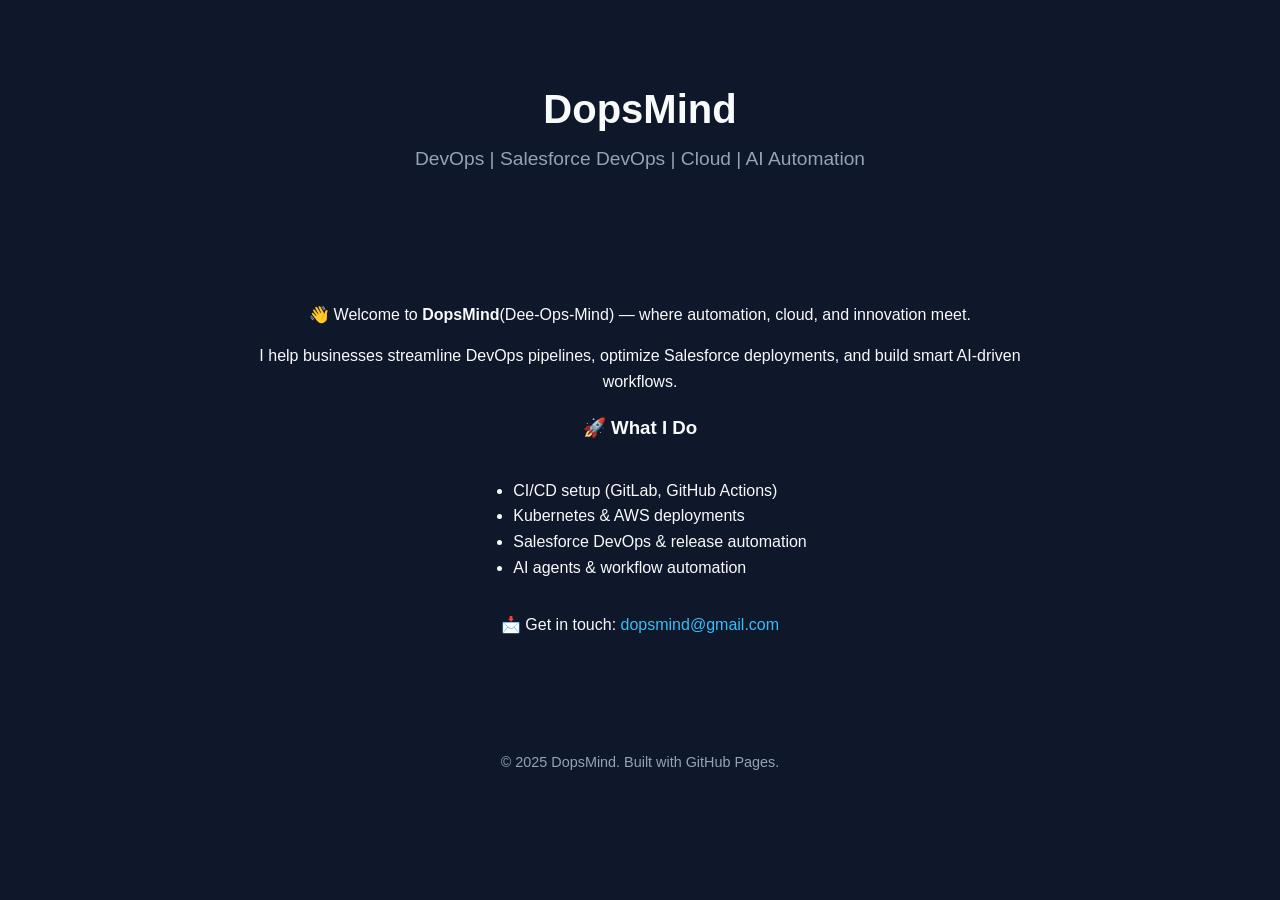
==== docs/index.html @ 6a750562 "Rename index.html to docs/index.html" ====
<!DOCTYPE html>
<html lang="en">
<head>
  <meta charset="UTF-8">
  <meta name="viewport" content="width=device-width, initial-scale=1.0">
  <title>DopsMind</title>
  <style>
    body {
      font-family: Arial, sans-serif;
      margin: 0;
      padding: 0;
      background: #0f172a;
      color: #f8fafc;
      text-align: center;
    }
    header {
      padding: 60px 20px;
    }
    h1 {
      font-size: 2.5rem;
      margin-bottom: 10px;
    }
    h2 {
      font-size: 1.2rem;
      font-weight: normal;
      color: #94a3b8;
    }
    section {
      padding: 40px 20px;
      max-width: 800px;
      margin: auto;
      line-height: 1.6;
    }
    a {
      color: #38bdf8;
      text-decoration: none;
    }
    footer {
      margin-top: 40px;
      padding: 20px;
      font-size: 0.9rem;
      color: #94a3b8;
    }
  </style>
</head>
<body>
  <header>
    <h1>DopsMind</h1>
    <h2>DevOps | Salesforce DevOps | Cloud | AI Automation</h2>
  </header>

  <section>
    <p>👋 Welcome to <strong>DopsMind</strong>(Dee-Ops-Mind) — where automation, cloud, and innovation meet.</p>
    <p>I help businesses streamline DevOps pipelines, optimize Salesforce deployments, and build smart AI-driven workflows.</p>

    <h3>🚀 What I Do</h3>
    <ul style="text-align:left; display:inline-block;">
      <li>CI/CD setup (GitLab, GitHub Actions)</li>
      <li>Kubernetes & AWS deployments</li>
      <li>Salesforce DevOps & release automation</li>
      <li>AI agents & workflow automation</li>
    </ul>

    <p>📩 Get in touch: <a href="mailto:dopsmind@gmail.com">dopsmind@gmail.com</a></p>
  </section>

  <footer>
    © 2025 DopsMind. Built with GitHub Pages.
  </footer>
</body>
</html>
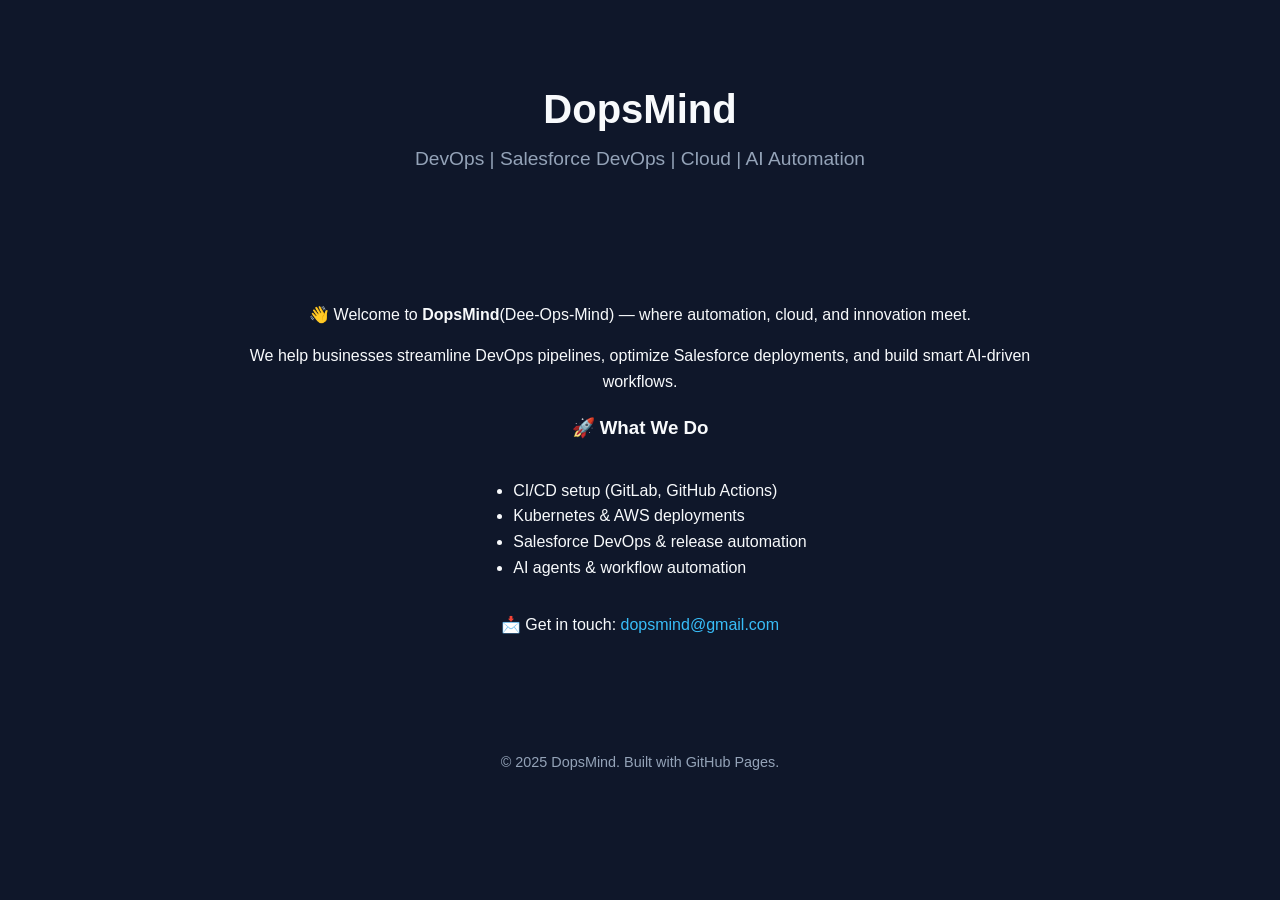
==== commit 849ab90c: "Update index.html" ====
--- a/docs/index.html
+++ b/docs/index.html
@@ -51,9 +51,9 @@
 
   <section>
     <p>👋 Welcome to <strong>DopsMind</strong>(Dee-Ops-Mind) — where automation, cloud, and innovation meet.</p>
-    <p>I help businesses streamline DevOps pipelines, optimize Salesforce deployments, and build smart AI-driven workflows.</p>
+    <p>We help businesses streamline DevOps pipelines, optimize Salesforce deployments, and build smart AI-driven workflows.</p>
 
-    <h3>🚀 What I Do</h3>
+    <h3>🚀 What We Do</h3>
     <ul style="text-align:left; display:inline-block;">
       <li>CI/CD setup (GitLab, GitHub Actions)</li>
       <li>Kubernetes & AWS deployments</li>
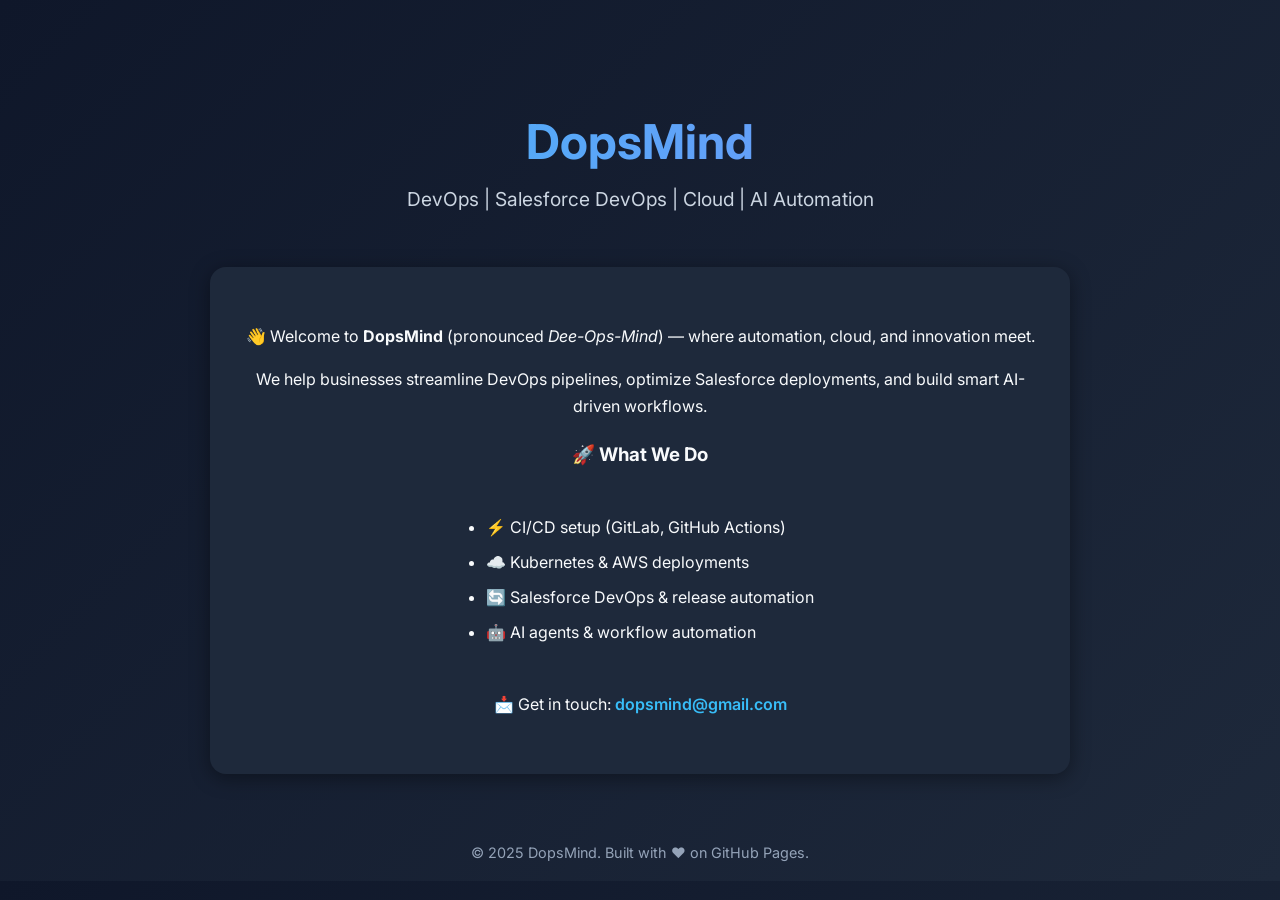
==== commit 0a48423d: "Update index.html" ====
--- a/docs/index.html
+++ b/docs/index.html
@@ -4,39 +4,60 @@
   <meta charset="UTF-8">
   <meta name="viewport" content="width=device-width, initial-scale=1.0">
   <title>DopsMind</title>
+  <link href="https://fonts.googleapis.com/css2?family=Inter:wght@400;600;700&display=swap" rel="stylesheet">
   <style>
     body {
-      font-family: Arial, sans-serif;
+      font-family: 'Inter', sans-serif;
       margin: 0;
       padding: 0;
-      background: #0f172a;
+      background: linear-gradient(135deg, #0f172a, #1e293b);
       color: #f8fafc;
       text-align: center;
     }
     header {
-      padding: 60px 20px;
+      padding: 80px 20px 40px;
     }
     h1 {
-      font-size: 2.5rem;
-      margin-bottom: 10px;
+      font-size: 3rem;
+      font-weight: 700;
+      margin-bottom: 15px;
+      background: linear-gradient(90deg, #38bdf8, #818cf8);
+      -webkit-background-clip: text;
+      -webkit-text-fill-color: transparent;
     }
     h2 {
       font-size: 1.2rem;
-      font-weight: normal;
-      color: #94a3b8;
+      font-weight: 400;
+      color: #cbd5e1;
     }
     section {
-      padding: 40px 20px;
+      background: #1e293b;
+      padding: 40px 30px;
       max-width: 800px;
       margin: auto;
-      line-height: 1.6;
+      border-radius: 16px;
+      box-shadow: 0 4px 20px rgba(0,0,0,0.4);
+      line-height: 1.7;
+    }
+    ul {
+      text-align: left;
+      display: inline-block;
+      padding-left: 20px;
+    }
+    li {
+      margin: 8px 0;
     }
     a {
       color: #38bdf8;
+      font-weight: 600;
       text-decoration: none;
+      transition: color 0.3s ease;
+    }
+    a:hover {
+      color: #818cf8;
     }
     footer {
-      margin-top: 40px;
+      margin-top: 50px;
       padding: 20px;
       font-size: 0.9rem;
       color: #94a3b8;
@@ -50,22 +71,22 @@
   </header>
 
   <section>
-    <p>👋 Welcome to <strong>DopsMind</strong>(Dee-Ops-Mind) — where automation, cloud, and innovation meet.</p>
+    <p>👋 Welcome to <strong>DopsMind</strong> (pronounced <em>Dee-Ops-Mind</em>) — where automation, cloud, and innovation meet.</p>
     <p>We help businesses streamline DevOps pipelines, optimize Salesforce deployments, and build smart AI-driven workflows.</p>
 
     <h3>🚀 What We Do</h3>
-    <ul style="text-align:left; display:inline-block;">
-      <li>CI/CD setup (GitLab, GitHub Actions)</li>
-      <li>Kubernetes & AWS deployments</li>
-      <li>Salesforce DevOps & release automation</li>
-      <li>AI agents & workflow automation</li>
+    <ul>
+      <li>⚡ CI/CD setup (GitLab, GitHub Actions)</li>
+      <li>☁️ Kubernetes & AWS deployments</li>
+      <li>🔄 Salesforce DevOps & release automation</li>
+      <li>🤖 AI agents & workflow automation</li>
     </ul>
 
-    <p>📩 Get in touch: <a href="mailto:dopsmind@gmail.com">dopsmind@gmail.com</a></p>
+    <p style="margin-top:20px;">📩 Get in touch: <a href="mailto:dopsmind@gmail.com">dopsmind@gmail.com</a></p>
   </section>
 
   <footer>
-    © 2025 DopsMind. Built with GitHub Pages.
+    © 2025 DopsMind. Built with ❤️ on GitHub Pages.
   </footer>
 </body>
 </html>
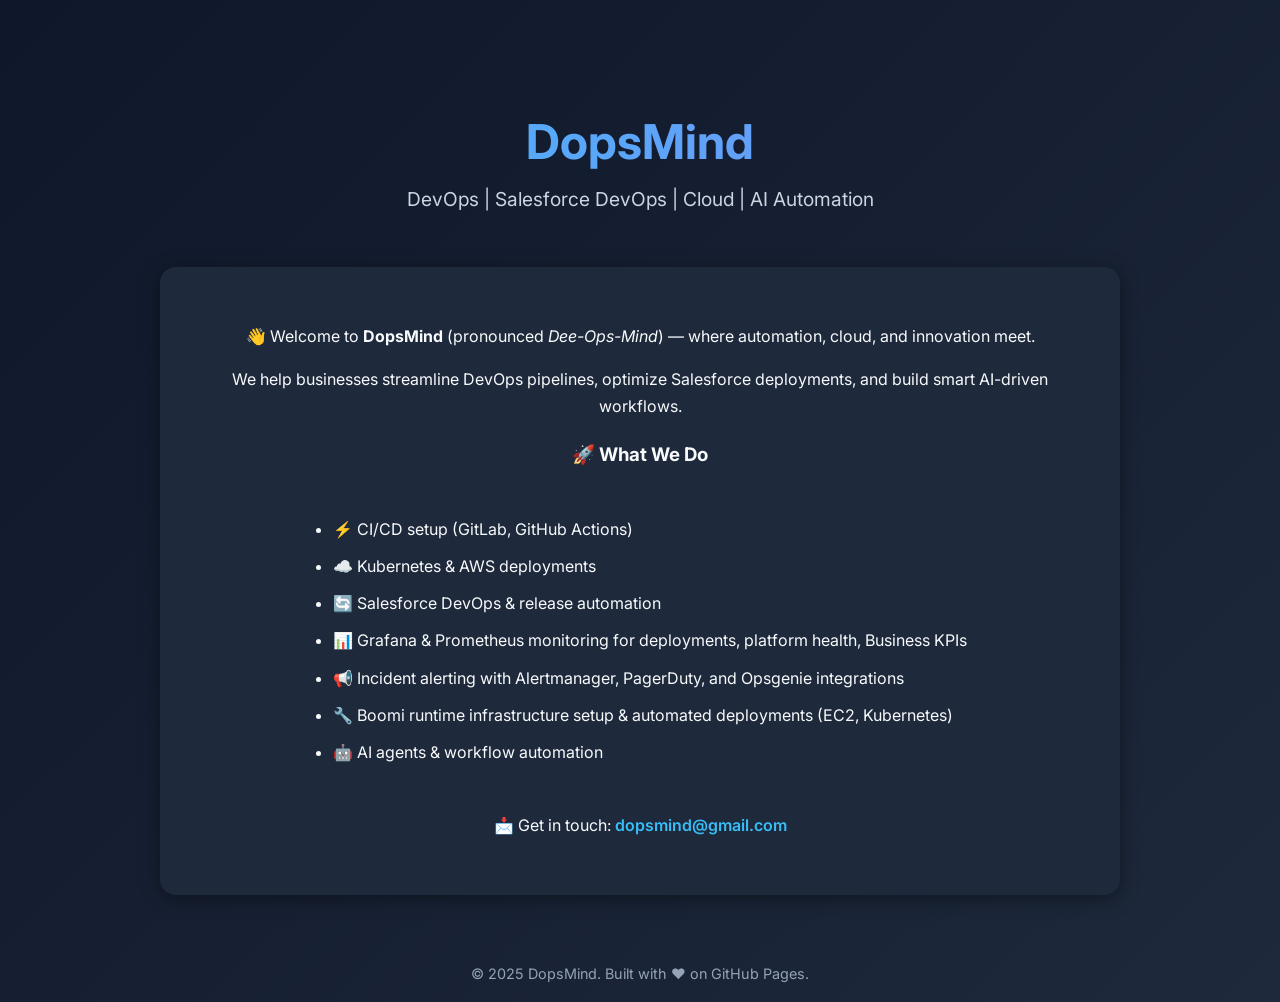
==== commit 1509f0de: "Update index.html" ====
--- a/docs/index.html
+++ b/docs/index.html
@@ -33,7 +33,7 @@
     section {
       background: #1e293b;
       padding: 40px 30px;
-      max-width: 800px;
+      max-width: 900px;
       margin: auto;
       border-radius: 16px;
       box-shadow: 0 4px 20px rgba(0,0,0,0.4);
@@ -45,7 +45,7 @@
       padding-left: 20px;
     }
     li {
-      margin: 8px 0;
+      margin: 10px 0;
     }
     a {
       color: #38bdf8;
@@ -79,6 +79,9 @@
       <li>⚡ CI/CD setup (GitLab, GitHub Actions)</li>
       <li>☁️ Kubernetes & AWS deployments</li>
       <li>🔄 Salesforce DevOps & release automation</li>
+      <li>📊 Grafana & Prometheus monitoring for deployments, platform health, Business KPIs</li>
+      <li>📢 Incident alerting with Alertmanager, PagerDuty, and Opsgenie integrations</li>
+      <li>🔧 Boomi runtime infrastructure setup & automated deployments (EC2, Kubernetes)</li>
       <li>🤖 AI agents & workflow automation</li>
     </ul>
 
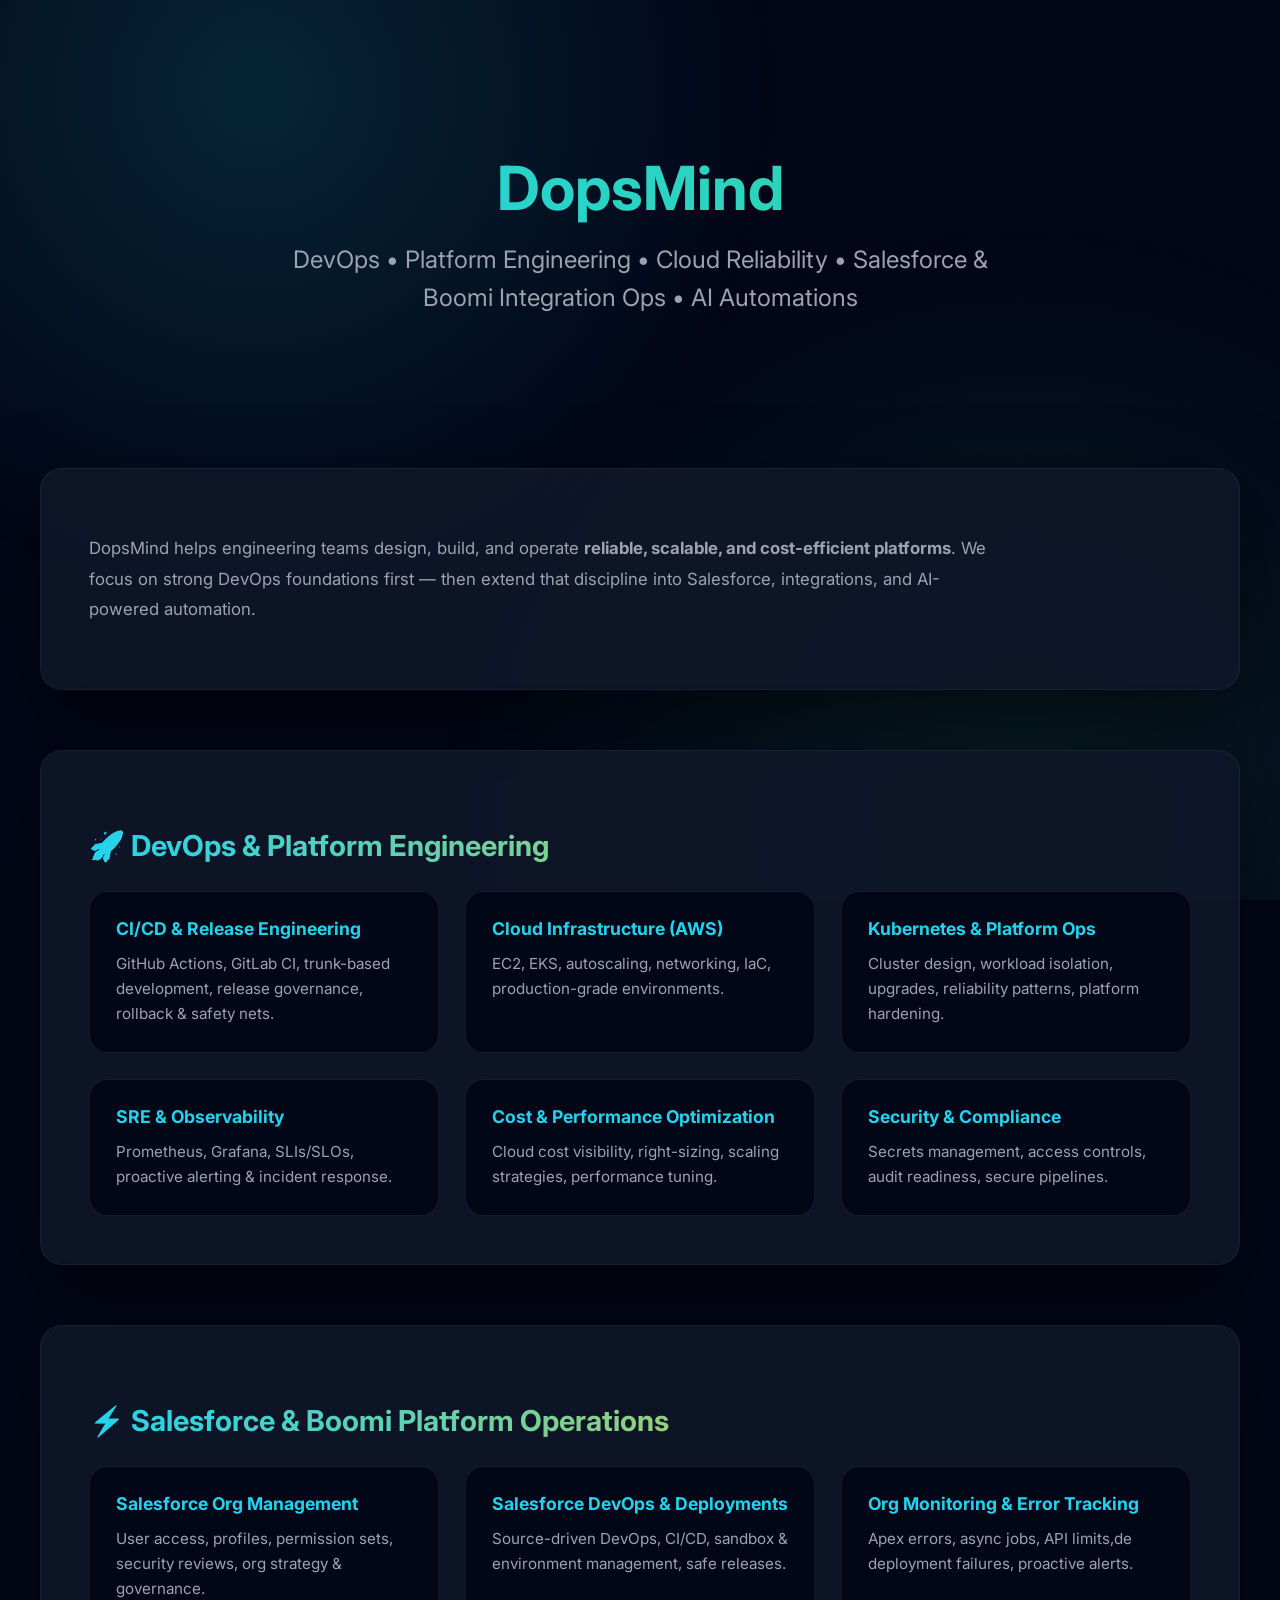
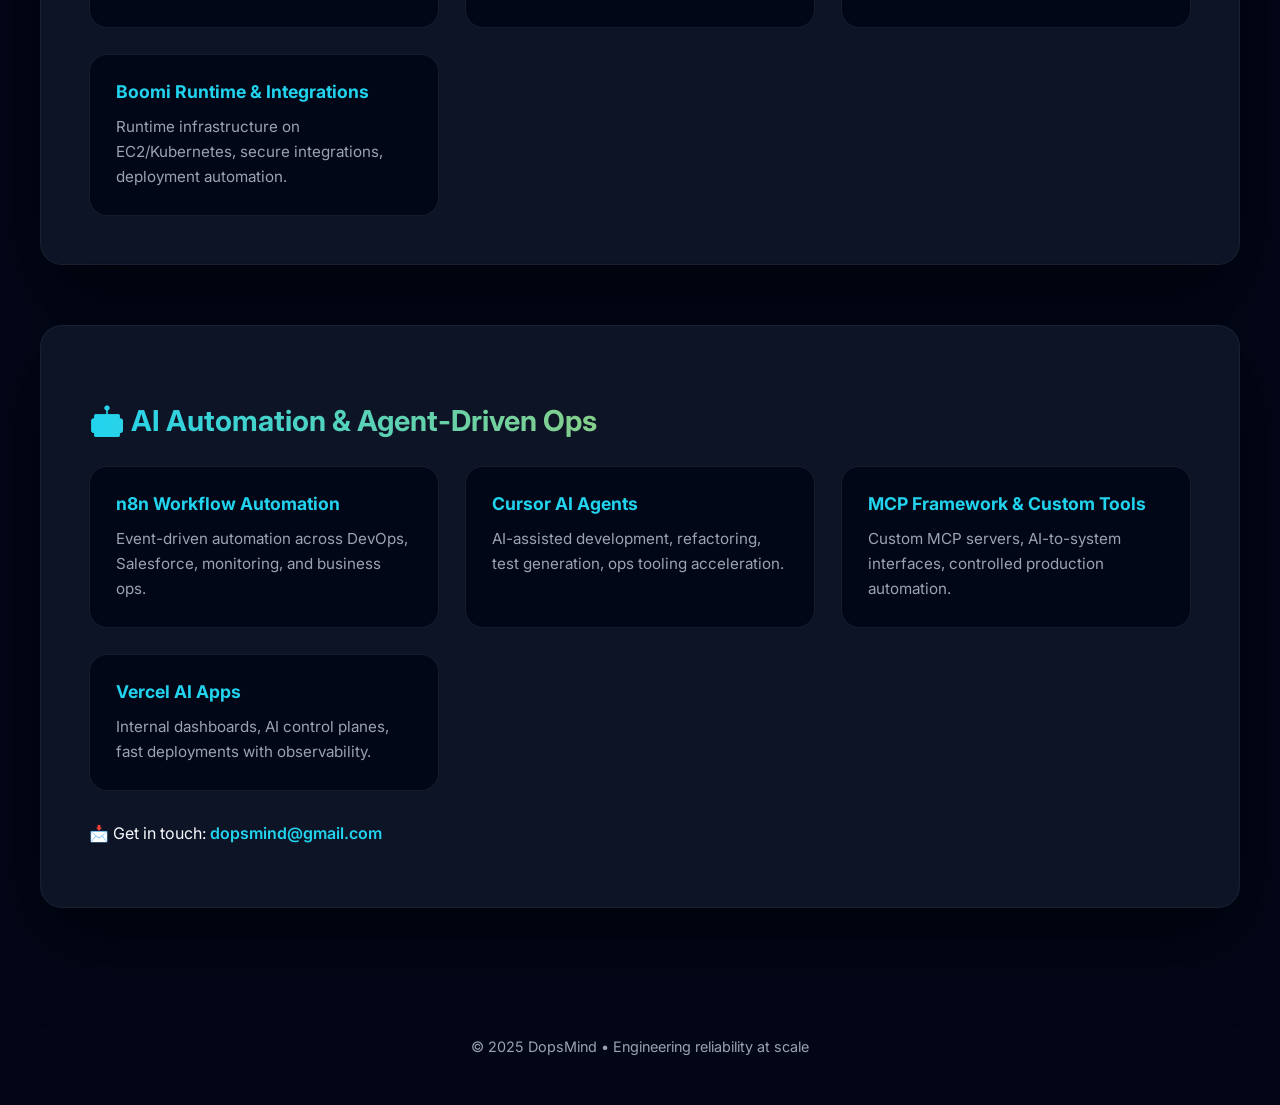
==== commit c5c1517b: "Update index.html" ====
--- a/docs/index.html
+++ b/docs/index.html
@@ -1,95 +1,315 @@
 <!DOCTYPE html>
 <html lang="en">
 <head>
-  <meta charset="UTF-8">
-  <meta name="viewport" content="width=device-width, initial-scale=1.0">
+  <meta charset="UTF-8" />
+  <meta name="viewport" content="width=device-width, initial-scale=1.0"/>
   <title>DopsMind</title>
-  <link href="https://fonts.googleapis.com/css2?family=Inter:wght@400;600;700&display=swap" rel="stylesheet">
+
+  <link href="https://fonts.googleapis.com/css2?family=Inter:wght@400;500;600;700&display=swap" rel="stylesheet">
+
   <style>
+    :root {
+      --bg-main: #020617;
+      --bg-alt: #020617;
+      --card-bg: rgba(15, 23, 42, 0.88);
+
+      --accent-primary: #22d3ee;   /* cyan */
+      --accent-secondary: #34d399; /* emerald */
+      --accent-gold: #facc15;
+
+      --text-main: #f8fafc;
+      --text-muted: #9ca3af;
+    }
+
+    * { box-sizing: border-box; }
+
     body {
+      margin: 0;
       font-family: 'Inter', sans-serif;
-      margin: 0;
-      padding: 0;
-      background: linear-gradient(135deg, #0f172a, #1e293b);
-      color: #f8fafc;
+      color: var(--text-main);
+      background: radial-gradient(
+        circle at top,
+        #020617 0%,
+        #020617 30%,
+        #020617 100%
+      );
+      overflow-x: hidden;
+    }
+
+    /* Subtle animated glow */
+    body::before {
+      content: "";
+      position: fixed;
+      inset: 0;
+      background:
+        radial-gradient(circle at 20% 10%, rgba(34,211,238,0.15), transparent 40%),
+        radial-gradient(circle at 80% 90%, rgba(52,211,153,0.12), transparent 45%);
+      animation: glowMove 20s ease-in-out infinite;
+      z-index: -1;
+    }
+
+    @keyframes glowMove {
+      0%,100% { transform: translateY(0); }
+      50% { transform: translateY(-40px); }
+    }
+
+    header {
+      padding: 110px 20px 70px;
       text-align: center;
     }
-    header {
-      padding: 80px 20px 40px;
-    }
+
     h1 {
-      font-size: 3rem;
+      font-size: clamp(2.8rem, 6vw, 3.8rem);
       font-weight: 700;
-      margin-bottom: 15px;
-      background: linear-gradient(90deg, #38bdf8, #818cf8);
+      background: linear-gradient(
+        90deg,
+        var(--accent-primary),
+        var(--accent-secondary)
+      );
       -webkit-background-clip: text;
       -webkit-text-fill-color: transparent;
-    }
+      margin-bottom: 16px;
+    }
+
     h2 {
-      font-size: 1.2rem;
       font-weight: 400;
-      color: #cbd5e1;
-    }
+      color: var(--text-muted);
+      max-width: 760px;
+      margin: auto;
+      line-height: 1.6;
+    }
+
+    main {
+      padding: 20px;
+    }
+
     section {
-      background: #1e293b;
-      padding: 40px 30px;
+      max-width: 1200px;
+      margin: 60px auto;
+      padding: 48px;
+      background: var(--card-bg);
+      border-radius: 22px;
+      box-shadow: 0 30px 80px rgba(0,0,0,0.55);
+      border: 1px solid rgba(255,255,255,0.05);
+    }
+
+    section h3 {
+      font-size: 1.8rem;
+      margin-bottom: 28px;
+      background: linear-gradient(
+        90deg,
+        var(--accent-primary),
+        var(--accent-gold)
+      );
+      -webkit-background-clip: text;
+      -webkit-text-fill-color: transparent;
+    }
+
+    .intro p {
       max-width: 900px;
-      margin: auto;
-      border-radius: 16px;
-      box-shadow: 0 4px 20px rgba(0,0,0,0.4);
-      line-height: 1.7;
-    }
-    ul {
-      text-align: left;
-      display: inline-block;
-      padding-left: 20px;
-    }
-    li {
-      margin: 10px 0;
-    }
+      line-height: 1.8;
+      color: var(--text-muted);
+      font-size: 1.05rem;
+    }
+
+    .cards {
+      display: grid;
+      grid-template-columns: repeat(auto-fit, minmax(270px, 1fr));
+      gap: 26px;
+    }
+
+    .card {
+      background: rgba(2,6,23,0.9);
+      border-radius: 18px;
+      padding: 26px;
+      border: 1px solid rgba(255,255,255,0.08);
+      transition: transform 0.35s ease, box-shadow 0.35s ease;
+    }
+
+    .card:hover {
+      transform: translateY(-8px);
+      box-shadow: 0 18px 40px rgba(34,211,238,0.25);
+    }
+
+    .card h4 {
+      margin: 0 0 12px;
+      font-size: 1.1rem;
+      color: var(--accent-primary);
+    }
+
+    .card p {
+      margin: 0;
+      color: var(--text-muted);
+      font-size: 0.95rem;
+      line-height: 1.65;
+    }
+
     a {
-      color: #38bdf8;
+      color: var(--accent-primary);
       font-weight: 600;
       text-decoration: none;
-      transition: color 0.3s ease;
-    }
+    }
+
     a:hover {
-      color: #818cf8;
-    }
+      color: var(--accent-secondary);
+    }
+
     footer {
-      margin-top: 50px;
-      padding: 20px;
+      text-align: center;
+      padding: 50px 20px;
       font-size: 0.9rem;
-      color: #94a3b8;
+      color: var(--text-muted);
     }
   </style>
 </head>
+
 <body>
-  <header>
-    <h1>DopsMind</h1>
-    <h2>DevOps | Salesforce DevOps | Cloud | AI Automation</h2>
-  </header>
+
+<header>
+  <h1>DopsMind</h1>
+  <h2>
+    DevOps • Platform Engineering • Cloud Reliability •
+    Salesforce & Boomi Integration Ops • AI Automations
+  </h2>
+</header>
+
+<main>
+
+  <section class="intro">
+    <p>
+      DopsMind helps engineering teams design, build, and operate
+      <strong>reliable, scalable, and cost-efficient platforms</strong>.
+      We focus on strong DevOps foundations first — then extend that
+      discipline into Salesforce, integrations, and AI-powered automation.
+    </p>
+  </section>
 
   <section>
-    <p>👋 Welcome to <strong>DopsMind</strong> (pronounced <em>Dee-Ops-Mind</em>) — where automation, cloud, and innovation meet.</p>
-    <p>We help businesses streamline DevOps pipelines, optimize Salesforce deployments, and build smart AI-driven workflows.</p>
-
-    <h3>🚀 What We Do</h3>
-    <ul>
-      <li>⚡ CI/CD setup (GitLab, GitHub Actions)</li>
-      <li>☁️ Kubernetes & AWS deployments</li>
-      <li>🔄 Salesforce DevOps & release automation</li>
-      <li>📊 Grafana & Prometheus monitoring for deployments, platform health, Business KPIs</li>
-      <li>📢 Incident alerting with Alertmanager, PagerDuty, and Opsgenie integrations</li>
-      <li>🔧 Boomi runtime infrastructure setup & automated deployments (EC2, Kubernetes)</li>
-      <li>🤖 AI agents & workflow automation</li>
-    </ul>
-
-    <p style="margin-top:20px;">📩 Get in touch: <a href="mailto:dopsmind@gmail.com">dopsmind@gmail.com</a></p>
+    <h3>🚀 DevOps & Platform Engineering</h3>
+    <div class="cards">
+      <div class="card">
+        <h4>CI/CD & Release Engineering</h4>
+        <p>
+          GitHub Actions, GitLab CI, trunk-based development,
+          release governance, rollback & safety nets.
+        </p>
+      </div>
+      <div class="card">
+        <h4>Cloud Infrastructure (AWS)</h4>
+        <p>
+          EC2, EKS, autoscaling, networking, IaC,
+          production-grade environments.
+        </p>
+      </div>
+      <div class="card">
+        <h4>Kubernetes & Platform Ops</h4>
+        <p>
+          Cluster design, workload isolation, upgrades,
+          reliability patterns, platform hardening.
+        </p>
+      </div>
+      <div class="card">
+        <h4>SRE & Observability</h4>
+        <p>
+          Prometheus, Grafana, SLIs/SLOs,
+          proactive alerting & incident response.
+        </p>
+      </div>
+      <div class="card">
+        <h4>Cost & Performance Optimization</h4>
+        <p>
+          Cloud cost visibility, right-sizing,
+          scaling strategies, performance tuning.
+        </p>
+      </div>
+      <div class="card">
+        <h4>Security & Compliance</h4>
+        <p>
+          Secrets management, access controls,
+          audit readiness, secure pipelines.
+        </p>
+      </div>
+    </div>
   </section>
 
-  <footer>
-    © 2025 DopsMind. Built with ❤️ on GitHub Pages.
-  </footer>
+  <section>
+    <h3>⚡ Salesforce & Boomi Platform Operations</h3>
+    <div class="cards">
+      <div class="card">
+        <h4>Salesforce Org Management</h4>
+        <p>
+          User access, profiles, permission sets,
+          security reviews, org strategy & governance.
+        </p>
+      </div>
+      <div class="card">
+        <h4>Salesforce DevOps & Deployments</h4>
+        <p>
+          Source-driven DevOps, CI/CD,
+          sandbox & environment management,
+          safe releases.
+        </p>
+      </div>
+      <div class="card">
+        <h4>Org Monitoring & Error Tracking</h4>
+        <p>
+          Apex errors, async jobs, API limits,de
+          deployment failures, proactive alerts.
+        </p>
+      </div>
+      <div class="card">
+        <h4>Boomi Runtime & Integrations</h4>
+        <p>
+          Runtime infrastructure on EC2/Kubernetes,
+          secure integrations, deployment automation.
+        </p>
+      </div>
+    </div>
+  </section>
+
+  <section>
+    <h3>🤖 AI Automation & Agent-Driven Ops</h3>
+    <div class="cards">
+      <div class="card">
+        <h4>n8n Workflow Automation</h4>
+        <p>
+          Event-driven automation across DevOps,
+          Salesforce, monitoring, and business ops.
+        </p>
+      </div>
+      <div class="card">
+        <h4>Cursor AI Agents</h4>
+        <p>
+          AI-assisted development, refactoring,
+          test generation, ops tooling acceleration.
+        </p>
+      </div>
+      <div class="card">
+        <h4>MCP Framework & Custom Tools</h4>
+        <p>
+          Custom MCP servers, AI-to-system interfaces,
+          controlled production automation.
+        </p>
+      </div>
+      <div class="card">
+        <h4>Vercel AI Apps</h4>
+        <p>
+          Internal dashboards, AI control planes,
+          fast deployments with observability.
+        </p>
+      </div>
+    </div>
+
+    <p style="margin-top:32px;">
+      📩 Get in touch: <a href="mailto:dopsmind@gmail.com">dopsmind@gmail.com</a>
+    </p>
+  </section>
+
+</main>
+
+<footer>
+  © 2025 DopsMind • Engineering reliability at scale
+</footer>
+
 </body>
 </html>
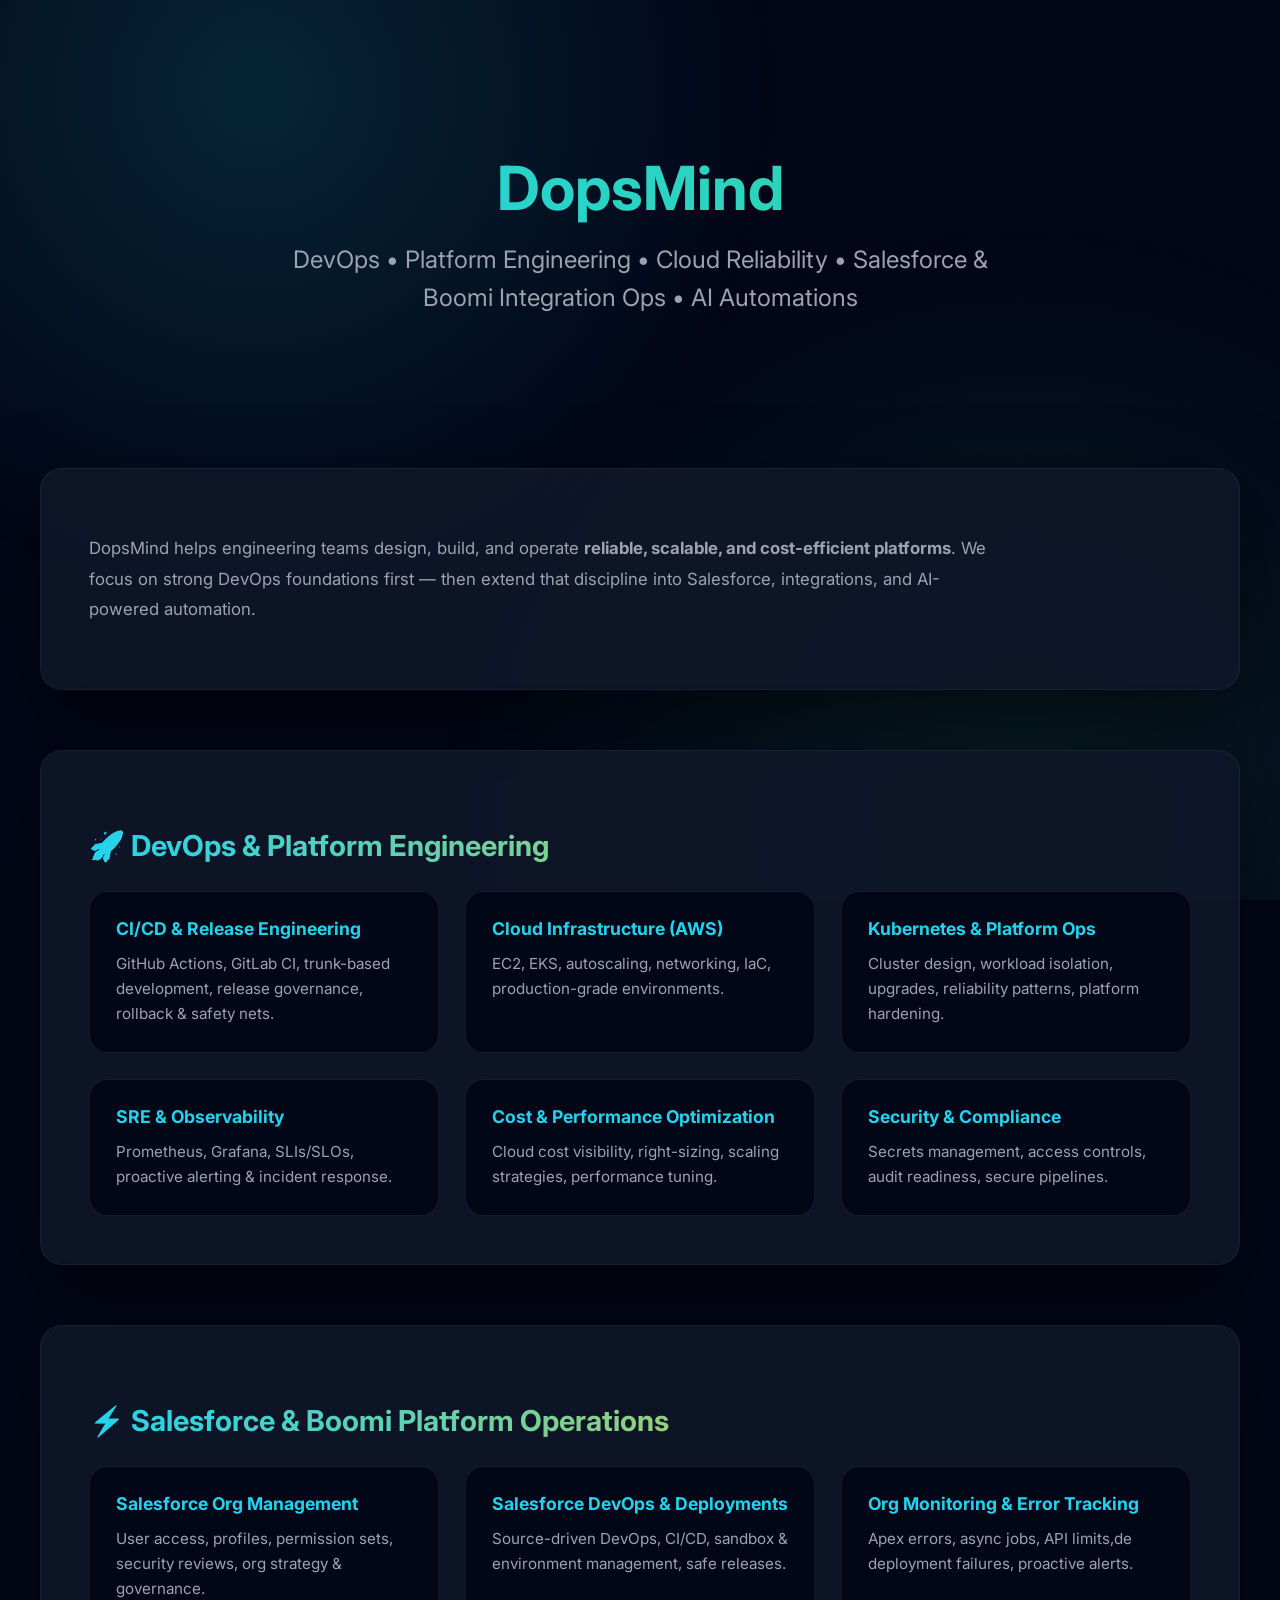
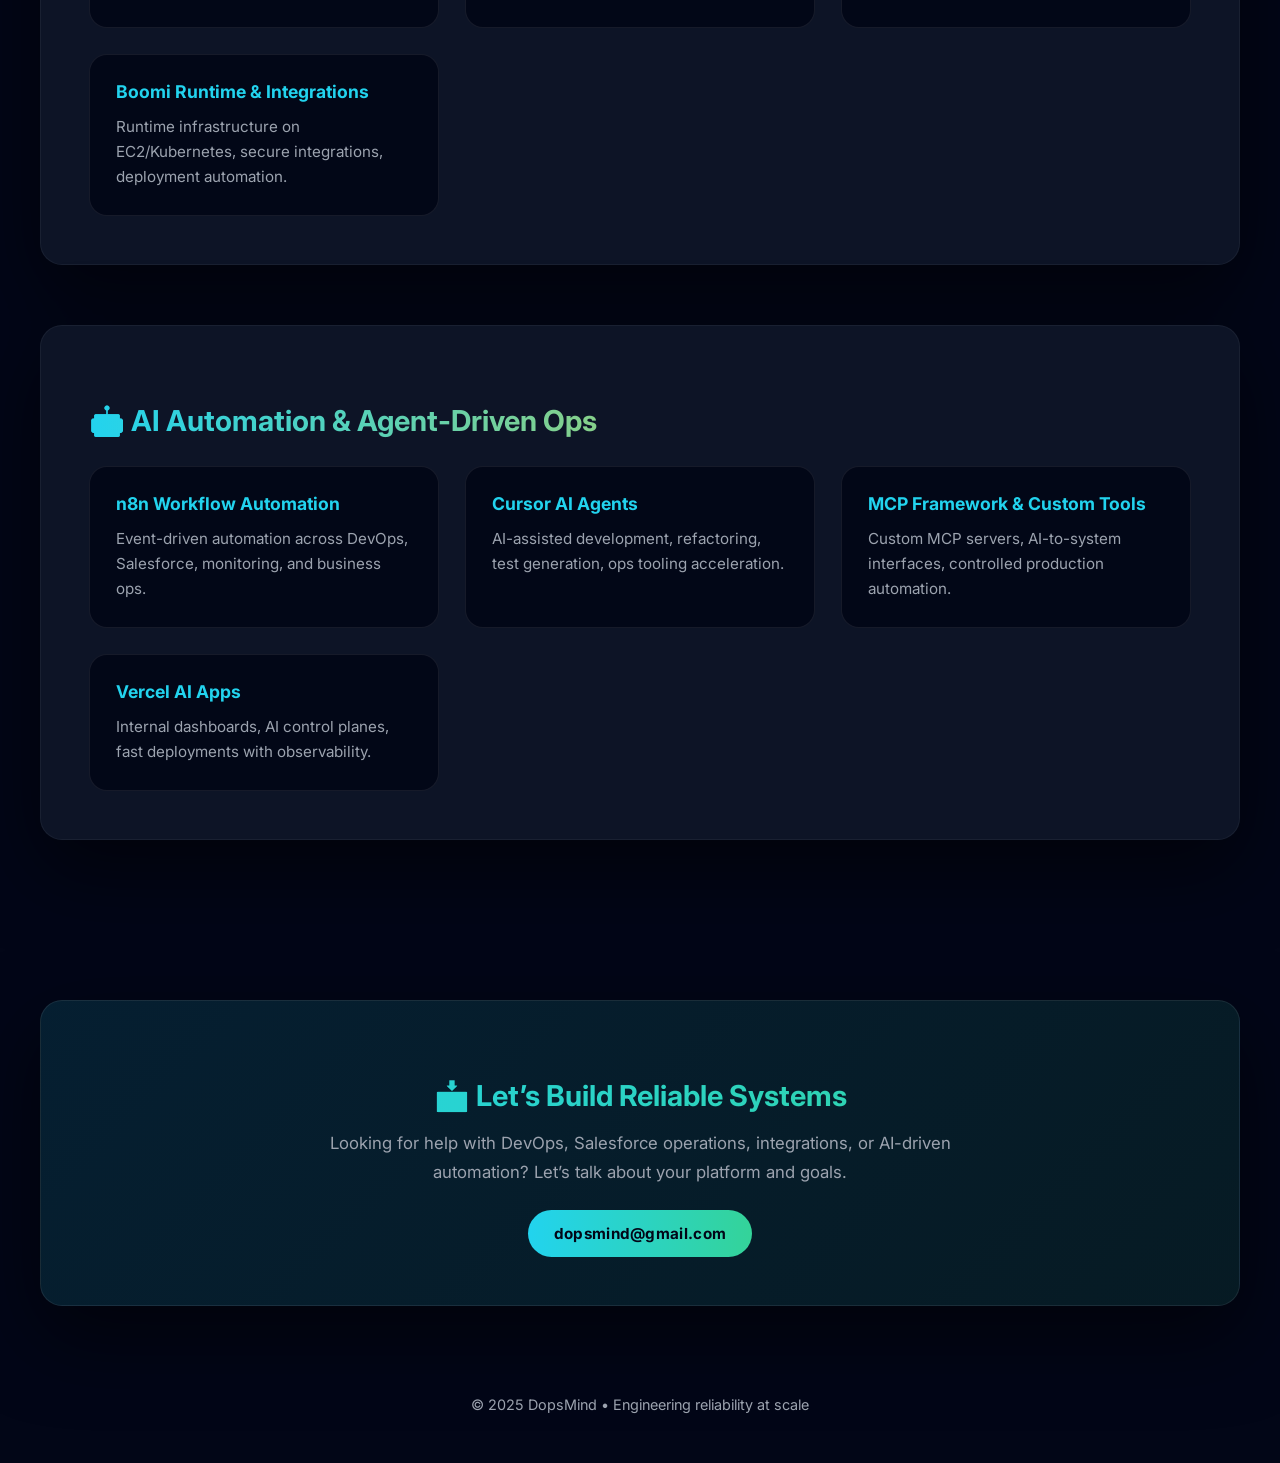
==== commit 6bbd4f75: "Update index.html" ====
--- a/docs/index.html
+++ b/docs/index.html
@@ -299,13 +299,55 @@
         </p>
       </div>
     </div>
-
-    <p style="margin-top:32px;">
-      📩 Get in touch: <a href="mailto:dopsmind@gmail.com">dopsmind@gmail.com</a>
-    </p>
   </section>
 
 </main>
+<section style="
+  max-width: 1200px;
+  margin: 80px auto 40px;
+  padding: 48px;
+  text-align: center;
+  background: linear-gradient(
+    135deg,
+    rgba(34,211,238,0.12),
+    rgba(52,211,153,0.10)
+  );
+  border-radius: 22px;
+  border: 1px solid rgba(255,255,255,0.08);
+">
+  <h3 style="
+    margin-bottom: 16px;
+    background: linear-gradient(90deg, #22d3ee, #34d399);
+    -webkit-background-clip: text;
+    -webkit-text-fill-color: transparent;
+  ">
+    📩 Let’s Build Reliable Systems
+  </h3>
+
+  <p style="
+    color: #9ca3af;
+    font-size: 1.05rem;
+    max-width: 720px;
+    margin: 0 auto 24px;
+    line-height: 1.7;
+  ">
+    Looking for help with DevOps, Salesforce operations, integrations,
+    or AI-driven automation? Let’s talk about your platform and goals.
+  </p>
+
+  <a href="mailto:dopsmind@gmail.com" style="
+    display: inline-block;
+    padding: 14px 26px;
+    border-radius: 999px;
+    background: linear-gradient(90deg, #22d3ee, #34d399);
+    color: #020617;
+    font-weight: 700;
+    font-size: 0.95rem;
+    letter-spacing: 0.3px;
+  ">
+    dopsmind@gmail.com
+  </a>
+</section>
 
 <footer>
   © 2025 DopsMind • Engineering reliability at scale
